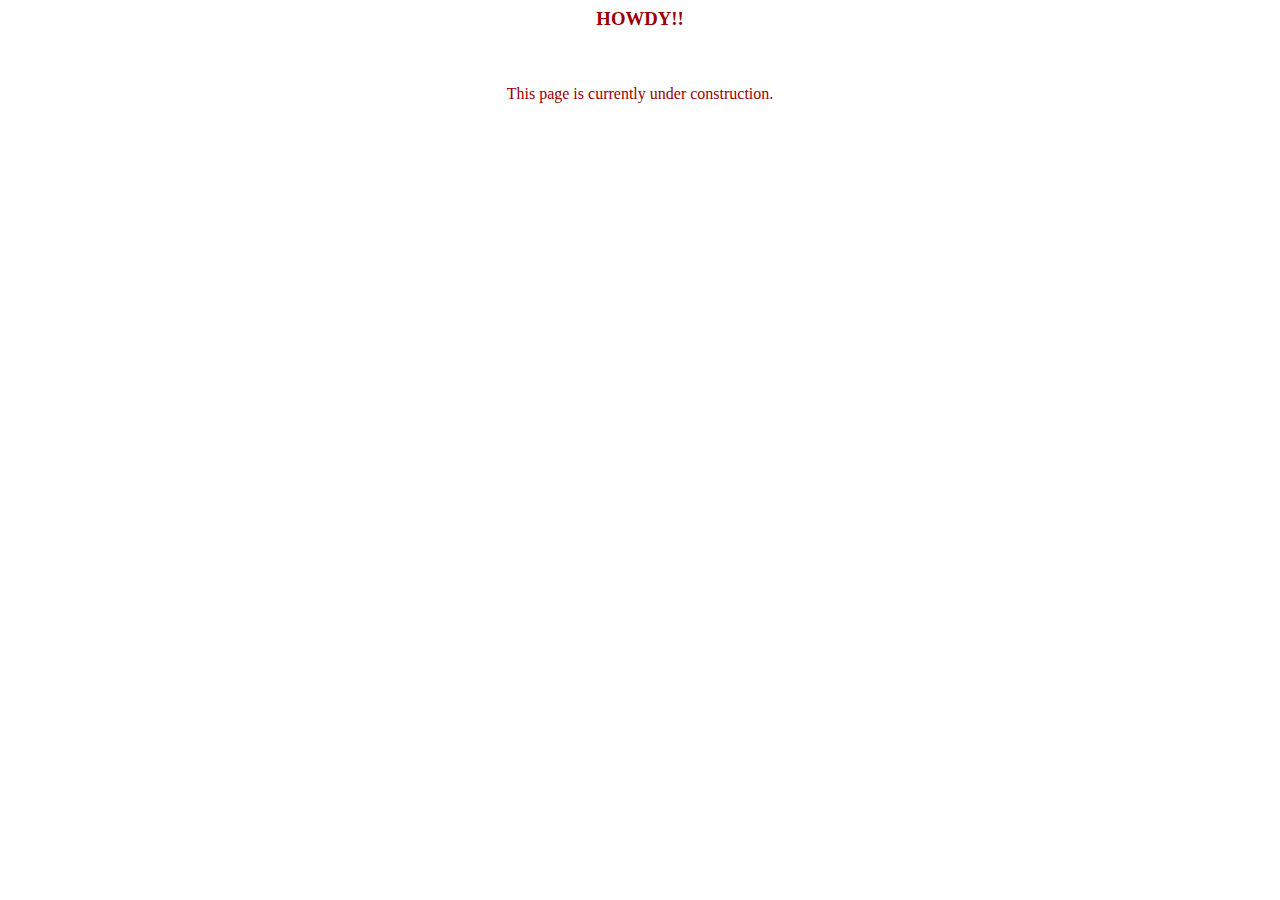
==== index.html @ 01c292f6 "Initial commit" ====
<!DOCTYPE HTML PUBLIC "-//W3C//DTD HTML 4.01 Transitional//EN">
<html>
<head>
<title>TEST</title>
<meta http-equiv="Content-Type" content="text/html; charset=iso-8859-1">
</head>

<body>
<table width="100%" border="0" cellspacing="0" cellpadding="0">
  <tr>
    <td align="center"><h3><font color="#990000">HOWDY!!</font></h3></td>
  </tr>
  <tr>
    <td align="center"><font color="#990000"><br><br>This page is currently under construction.</font></td>
  </tr>
</table>

</body>
</html>
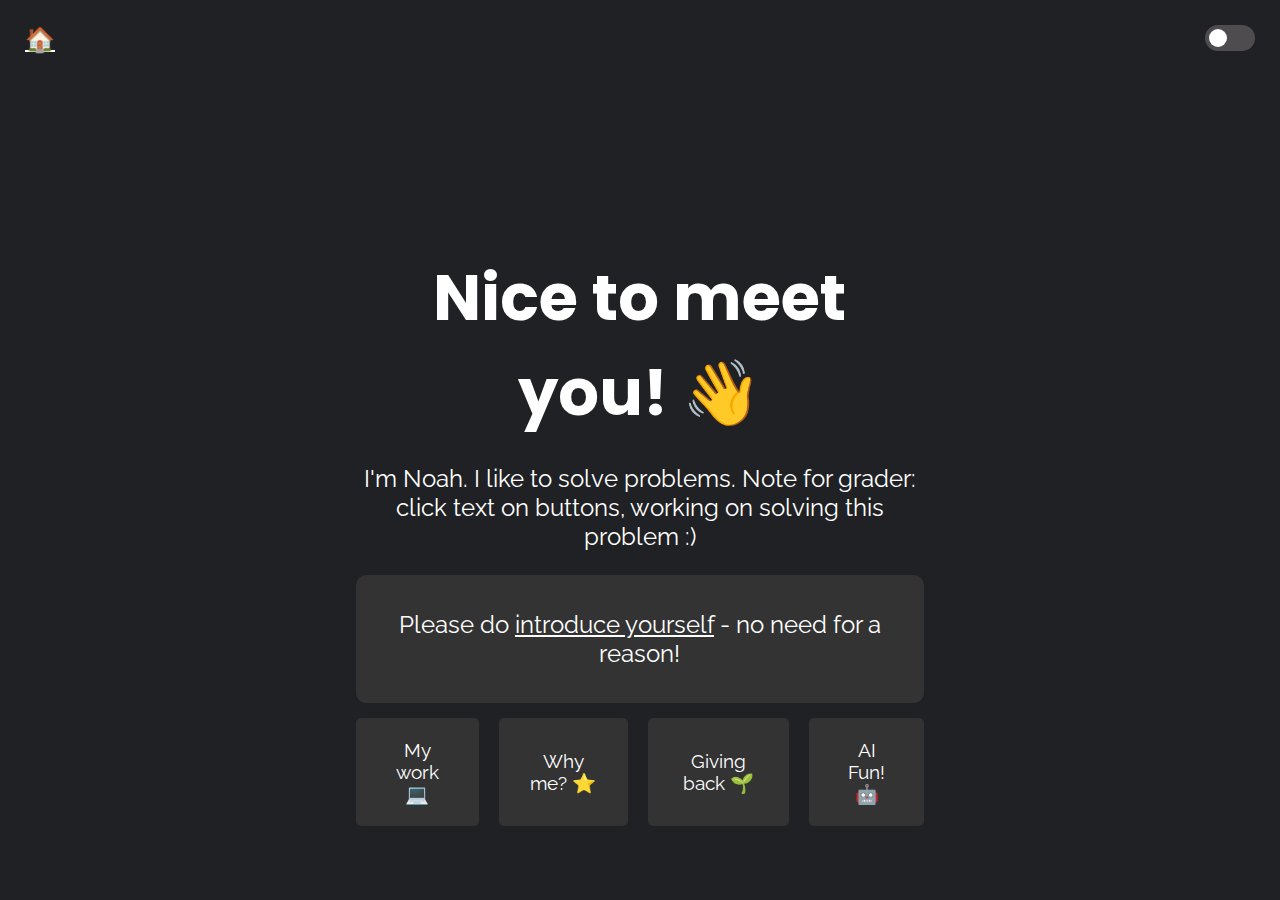
==== commit 93efae2c: "Added basic versions of the rest of the required page, as well as slight enhancements all around." ====
--- a/index.html
+++ b/index.html
@@ -1,19 +1,36 @@
-<!DOCTYPE HTML PUBLIC "-//W3C//DTD HTML 4.01 Transitional//EN">
-<html>
+<!DOCTYPE html>
+<html lang="en">
 <head>
-<title>TEST</title>
-<meta http-equiv="Content-Type" content="text/html; charset=iso-8859-1">
+  <meta charset="UTF-8">
+  <link rel="stylesheet" href="dark.css" id="style">
+  <link rel="preconnect" href="https://fonts.googleapis.com">
+  <link rel="preconnect" href="https://fonts.gstatic.com" crossorigin>
+  <link href="https://fonts.googleapis.com/css2?family=Poppins:wght@700&display=swap" rel="stylesheet">
+  <link href="https://fonts.googleapis.com/css2?family=Raleway:ital,wght@0,100..900;1,100..900&display=swap" rel="stylesheet">
+  <title>Noah's Home Page</title>
 </head>
+<body>
+  <div class="home-button">
+    <a href="index.html">🏠</a>
+  </div>
+  <div class="toggle-switch">
+    <input type="checkbox" id="theme-toggle" hidden/>
+    <label for="theme-toggle" class="switch"></label>
+  </div>
 
-<body>
-<table width="100%" border="0" cellspacing="0" cellpadding="0">
-  <tr>
-    <td align="center"><h3><font color="#990000">HOWDY!!</font></h3></td>
-  </tr>
-  <tr>
-    <td align="center"><font color="#990000"><br><br>This page is currently under construction.</font></td>
-  </tr>
-</table>
-
+  <div class="container">
+    <div class="header">Nice to meet you! 👋</div>
+    <p>I'm Noah. I like to solve problems. Note for grader: click text on buttons, working on solving this problem :)</p>
+    <div class="box">
+      <p>Please do <a href="mailto:njohannessen@tamu.edu" target="_blank">introduce yourself</a> - no need for a reason!</p>
+    </div>
+    <div class="button-container">
+      <button class="button"><a href="portfolio.html">My work 💻</a></button>
+      <button class="button"><a href="qualifications.html">Why me? ⭐</a></button>
+      <button class="button"><a href="service.html">Giving back 🌱</a></button>
+      <button class="button"><a href="ai.html">AI Fun! 🤖</a></button>
+    </div>
+  </div>
+  <script src="theme.js"></script>
 </body>
-</html>
+</html>--- a/dark.css
+++ b/dark.css
@@ -0,0 +1,195 @@
+body {
+    background-color: #202124;
+    color: #ffffff;
+    text-align: center;
+    font-size: 1.5rem;
+    font-family: "Raleway", sans-serif;
+}
+
+.home-button {
+    position: absolute;
+    top: 25px;
+    left: 25px;
+    font-size: 24px;
+}
+
+.header {
+    font-family: "Poppins", sans-serif;
+    font-weight: 700;
+    font-style: normal;
+    font-size: 4rem;
+}
+
+.container {
+    display: flex;
+    flex-direction: column;
+    align-items: center;
+    margin: 250px auto auto auto;
+    width: 45%;
+}
+
+.header, .box, .button-container {
+    width: 100%;
+}
+
+.box {
+    display: flex;
+    flex-direction: column;
+    justify-content: center;
+    align-items: center;
+    background-color: #333333;
+    color: white;
+    height: 8rem;
+    border-radius: 10px;
+}
+
+.toggle-switch {
+    position: absolute;
+    position: absolute;
+    top: 25px;
+    right: 25px;
+    width: 50px;
+    height: 26px;
+}
+
+.toggle-switch input {
+    opacity: 0;
+    width: 0;
+    height: 0;
+}
+
+.switch {
+    position: absolute;
+    cursor: pointer;
+    top: 0;
+    left: 0;
+    right: 0;
+    bottom: 0;
+    background-color: #4E4C4E;
+    transition: .4s;
+    border-radius: 26px;
+}
+
+.switch::before {
+    position: absolute;
+    content: "";
+    height: 18px;
+    width: 18px;
+    left: 4px;
+    bottom: 4px;
+    background-color: #ffffff;
+    transition: .4s;
+    border-radius: 50%;
+}
+
+input:checked + .switch {
+    background-color: #2196F3;
+}
+
+input:checked + .switch::before {
+    transform: translateX(24px);
+    background-color: #f9fc55;
+}
+
+a {
+    color: inherit;
+}
+
+.button {
+    background-color: #333333;
+    color: white;
+    border: none;
+    padding: 15px 30px;
+    border-radius: 5px;
+    cursor: pointer;
+    font-size: 1.2rem;
+    font-family: "Raleway", sans-serif;
+    flex-grow: 1;
+    margin: 10px;
+}
+
+.button a {
+    color: white;
+    text-decoration: none;
+}
+
+.button:hover {
+    background-color: #555555;
+}
+
+.button:first-child {
+    margin-left: 0;
+}
+
+.button:last-child {
+    margin-right: 0;
+}
+
+.button-container {
+    display: flex;
+    justify-content: space-between;
+    margin: 5px auto;
+    height: 8rem;
+}
+
+.subpage-container {
+    display: flex;
+    flex-direction: column;
+    align-items: center;
+    margin: 70px auto;
+    width: 60%;
+}
+
+.subpage-header {
+    font-family: "Poppins", sans-serif;
+    font-weight: 700;
+    font-style: normal;
+    font-size: 4rem;
+    color: #ffffff;
+    margin-bottom: 30px;
+}
+
+.project {
+    display: flex;
+    flex-direction: row;
+    justify-content: space-between;
+    margin: 20px 0;
+    width: 100%;
+}
+
+.project.reverse {
+    flex-direction: row-reverse;
+}
+
+.project-thumbnail {
+    width: 48%;
+    height: auto;
+}
+
+.project-thumbnail img {
+    width: auto;
+    height: 300px;
+    border-radius: 10px;
+}
+
+.project-description {
+    width: 48%;
+    text-align: left;
+    display: flex;
+    flex-direction: column;
+    justify-content: center;
+}
+
+.project-description h3 {
+    font-family: "Poppins", sans-serif;
+}
+
+.project-description p {
+    font-family: "Raleway", sans-serif;
+}
+
+.qualifications-description {
+    text-align: left;
+    margin-bottom: 1rem;
+}
+
